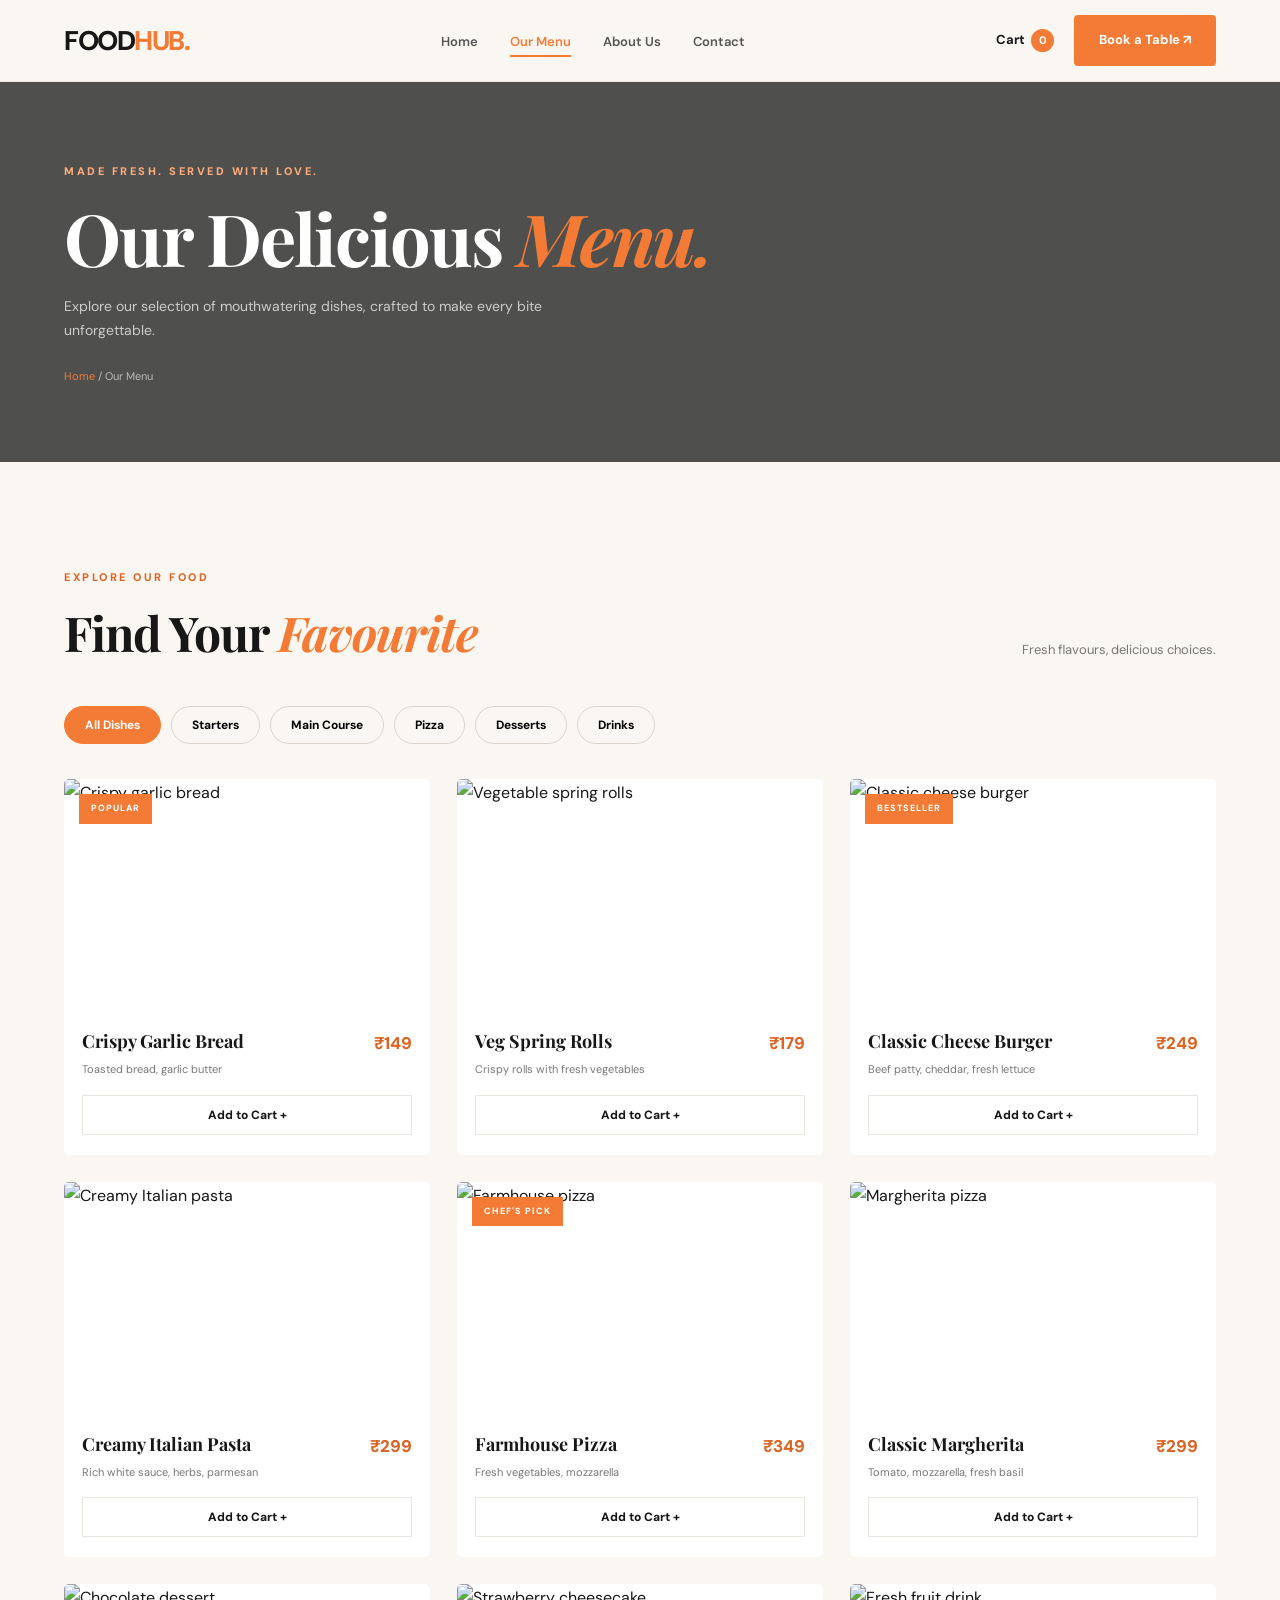
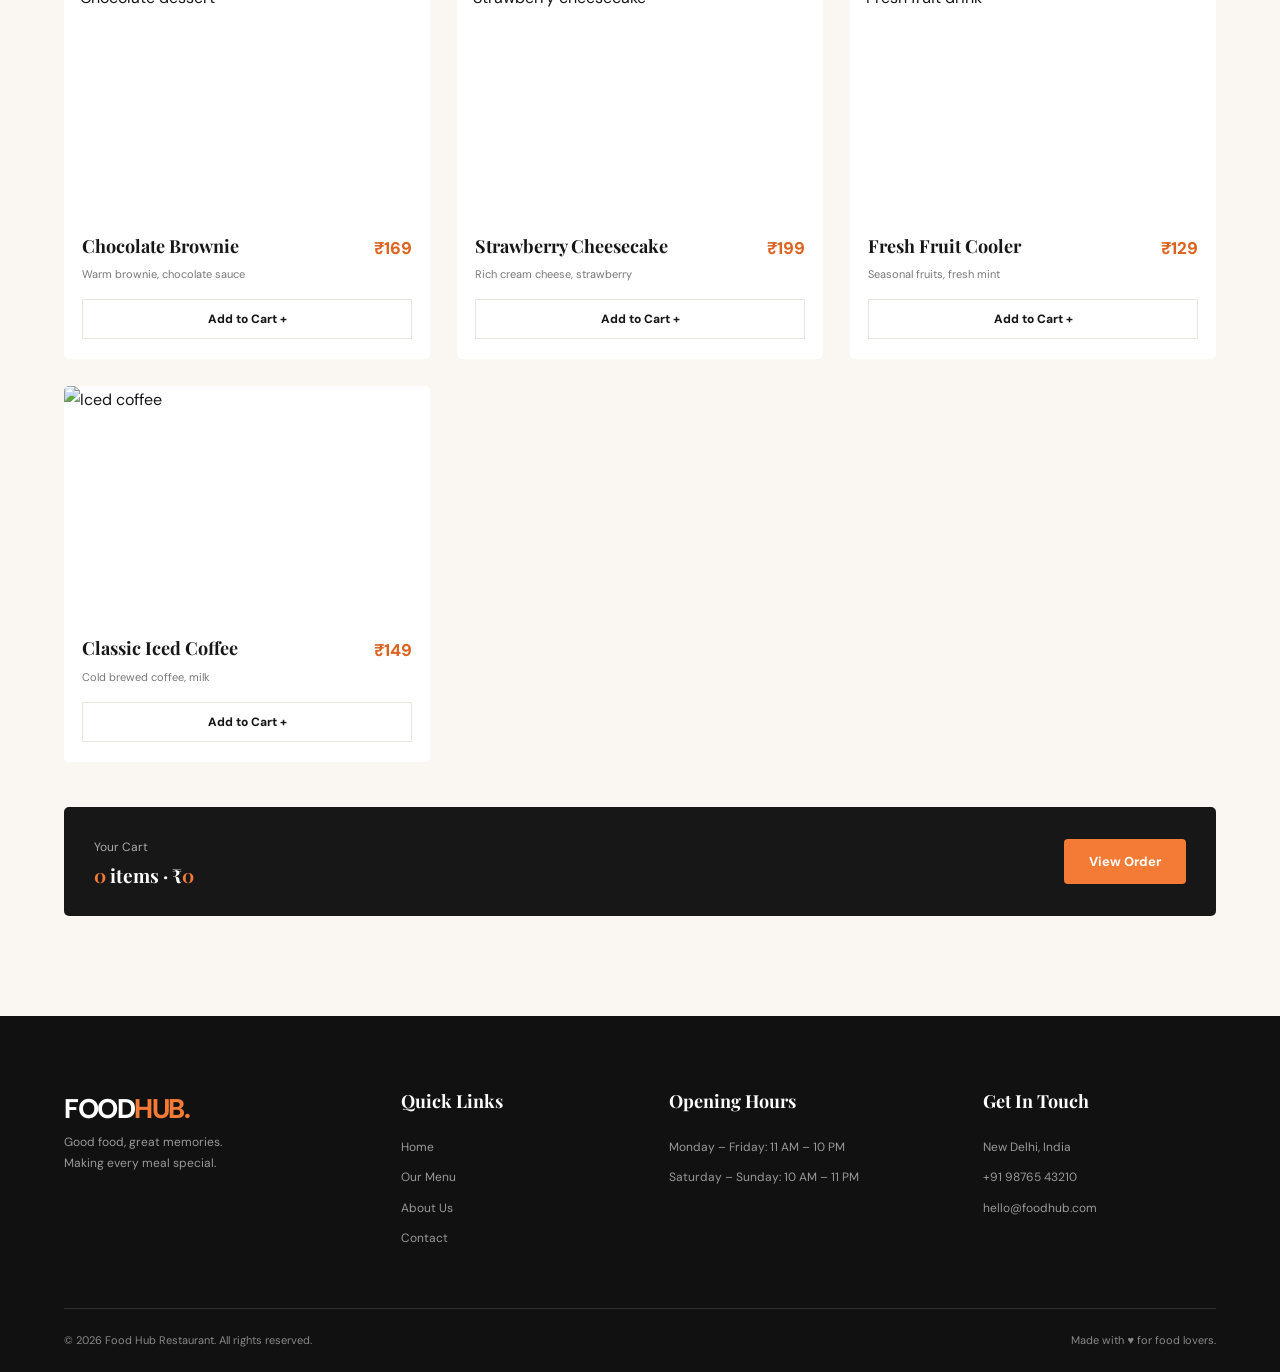
==== menu.html @ f876ad27 "Initial commit - Food Hub Restaurant website" ====
<!DOCTYPE html>
<html lang="en">
<head>
    <meta charset="UTF-8">
    <meta name="viewport" content="width=device-width, initial-scale=1.0">
    <meta name="description" content="Explore the delicious menu at Food Hub Restaurant.">
    <meta name="theme-color" content="#171717">
    <title>Our Menu | Food Hub Restaurant</title>
    <link rel="preconnect" href="https://fonts.googleapis.com">
    <link rel="preconnect" href="https://fonts.gstatic.com" crossorigin>
    <link href="https://fonts.googleapis.com/css2?family=DM+Sans:wght@400;500;600;700;800&family=Playfair+Display:wght@500;600;700;800&display=swap" rel="stylesheet">
    <link rel="stylesheet" href="css/style.css">
    <script src="js/main.js" defer></script>
</head>
<body>
<header class="header">
    <nav class="navbar container">
        <a href="index.html" class="logo">FOOD<span>HUB.</span></a>
        <button class="menu-toggle" aria-label="Toggle navigation" aria-expanded="false"><span></span><span></span><span></span></button>
        <ul class="nav-links">
            <li><a href="index.html">Home</a></li>
            <li><a href="menu.html" class="active">Our Menu</a></li>
            <li><a href="about.html">About Us</a></li>
            <li><a href="contact.html">Contact</a></li>
        </ul>
        <div class="nav-actions">
            <a href="#menu-items" class="cart-link">Cart <span class="cart-count">0</span></a>
            <a href="contact.html#reservation" class="btn btn-primary nav-book">Book a Table ↗</a>
        </div>
    </nav>
</header>

<main>
    <section class="page-hero menu-hero">
        <div class="container page-hero-content">
            <span class="eyebrow light-eyebrow">MADE FRESH. SERVED WITH LOVE.</span>
            <h1>Our Delicious <span>Menu.</span></h1>
            <p>Explore our selection of mouthwatering dishes, crafted to make every bite unforgettable.</p>
            <span class="breadcrumb"><a href="index.html">Home</a> / Our Menu</span>
        </div>
    </section>

    <section class="menu-section section-padding" id="menu-items">
        <div class="container">
            <div class="section-heading menu-heading">
                <div><span class="eyebrow">EXPLORE OUR FOOD</span><h2>Find Your <span>Favourite</span></h2></div>
                <p>Fresh flavours, delicious choices.</p>
            </div>

            <div class="filter-buttons">
                <button class="filter-btn active" data-filter="all">All Dishes</button>
                <button class="filter-btn" data-filter="starter">Starters</button>
                <button class="filter-btn" data-filter="main">Main Course</button>
                <button class="filter-btn" data-filter="pizza">Pizza</button>
                <button class="filter-btn" data-filter="dessert">Desserts</button>
                <button class="filter-btn" data-filter="drinks">Drinks</button>
            </div>

            <div class="food-grid menu-grid">
                <article class="food-card reveal" data-category="starter">
                    <div class="food-image"><img src="https://images.unsplash.com/photo-1541014741259-de529411b96a?auto=format&fit=crop&w=700&q=80" alt="Crispy garlic bread" loading="lazy"><span class="food-label">POPULAR</span></div>
                    <div class="food-info"><div><h3>Crispy Garlic Bread</h3><span>Toasted bread, garlic butter</span></div><div class="food-price">₹149</div></div>
                    <button class="add-cart" data-name="Crispy Garlic Bread" data-price="149">Add to Cart +</button>
                </article>

                <article class="food-card reveal" data-category="starter">
                    <div class="food-image"><img src="https://images.unsplash.com/photo-1601050690597-df0568f70950?auto=format&fit=crop&w=700&q=80" alt="Vegetable spring rolls" loading="lazy"></div>
                    <div class="food-info"><div><h3>Veg Spring Rolls</h3><span>Crispy rolls with fresh vegetables</span></div><div class="food-price">₹179</div></div>
                    <button class="add-cart" data-name="Veg Spring Rolls" data-price="179">Add to Cart +</button>
                </article>

                <article class="food-card reveal" data-category="main">
                    <div class="food-image"><img src="https://images.unsplash.com/photo-1571091718767-18b5b1457add?auto=format&fit=crop&w=700&q=80" alt="Classic cheese burger" loading="lazy"><span class="food-label">BESTSELLER</span></div>
                    <div class="food-info"><div><h3>Classic Cheese Burger</h3><span>Beef patty, cheddar, fresh lettuce</span></div><div class="food-price">₹249</div></div>
                    <button class="add-cart" data-name="Classic Cheese Burger" data-price="249">Add to Cart +</button>
                </article>

                <article class="food-card reveal" data-category="main">
                    <div class="food-image"><img src="https://images.unsplash.com/photo-1473093295043-cdd812d0e601?auto=format&fit=crop&w=700&q=80" alt="Creamy Italian pasta" loading="lazy"></div>
                    <div class="food-info"><div><h3>Creamy Italian Pasta</h3><span>Rich white sauce, herbs, parmesan</span></div><div class="food-price">₹299</div></div>
                    <button class="add-cart" data-name="Creamy Italian Pasta" data-price="299">Add to Cart +</button>
                </article>

                <article class="food-card reveal" data-category="pizza">
                    <div class="food-image"><img src="https://images.unsplash.com/photo-1574071318508-1cdbab80d002?auto=format&fit=crop&w=700&q=80" alt="Farmhouse pizza" loading="lazy"><span class="food-label">CHEF'S PICK</span></div>
                    <div class="food-info"><div><h3>Farmhouse Pizza</h3><span>Fresh vegetables, mozzarella</span></div><div class="food-price">₹349</div></div>
                    <button class="add-cart" data-name="Farmhouse Pizza" data-price="349">Add to Cart +</button>
                </article>

                <article class="food-card reveal" data-category="pizza">
                    <div class="food-image"><img src="https://images.unsplash.com/photo-1513104890138-7c749659a591?auto=format&fit=crop&w=700&q=80" alt="Margherita pizza" loading="lazy"></div>
                    <div class="food-info"><div><h3>Classic Margherita</h3><span>Tomato, mozzarella, fresh basil</span></div><div class="food-price">₹299</div></div>
                    <button class="add-cart" data-name="Classic Margherita" data-price="299">Add to Cart +</button>
                </article>

                <article class="food-card reveal" data-category="dessert">
                    <div class="food-image"><img src="https://images.unsplash.com/photo-1564355808539-22fda35bed7e?auto=format&fit=crop&w=700&q=80" alt="Chocolate dessert" loading="lazy"></div>
                    <div class="food-info"><div><h3>Chocolate Brownie</h3><span>Warm brownie, chocolate sauce</span></div><div class="food-price">₹169</div></div>
                    <button class="add-cart" data-name="Chocolate Brownie" data-price="169">Add to Cart +</button>
                </article>

                <article class="food-card reveal" data-category="dessert">
                    <div class="food-image"><img src="https://images.unsplash.com/photo-1488477181946-6428a0291777?auto=format&fit=crop&w=700&q=80" alt="Strawberry cheesecake" loading="lazy"></div>
                    <div class="food-info"><div><h3>Strawberry Cheesecake</h3><span>Rich cream cheese, strawberry</span></div><div class="food-price">₹199</div></div>
                    <button class="add-cart" data-name="Strawberry Cheesecake" data-price="199">Add to Cart +</button>
                </article>

                <article class="food-card reveal" data-category="drinks">
                    <div class="food-image"><img src="https://images.unsplash.com/photo-1544145945-f90425340c7e?auto=format&fit=crop&w=700&q=80" alt="Fresh fruit drink" loading="lazy"></div>
                    <div class="food-info"><div><h3>Fresh Fruit Cooler</h3><span>Seasonal fruits, fresh mint</span></div><div class="food-price">₹129</div></div>
                    <button class="add-cart" data-name="Fresh Fruit Cooler" data-price="129">Add to Cart +</button>
                </article>

                <article class="food-card reveal" data-category="drinks">
                    <div class="food-image"><img src="https://images.unsplash.com/photo-1517701550927-30cf4ba1dba5?auto=format&fit=crop&w=700&q=80" alt="Iced coffee" loading="lazy"></div>
                    <div class="food-info"><div><h3>Classic Iced Coffee</h3><span>Cold brewed coffee, milk</span></div><div class="food-price">₹149</div></div>
                    <button class="add-cart" data-name="Classic Iced Coffee" data-price="149">Add to Cart +</button>
                </article>
            </div>

            <div class="cart-summary" id="cart-summary" aria-live="polite">
                <div><span>Your Cart</span><h3><span id="cart-items">0</span> items · ₹<span id="cart-total">0</span></h3></div>
                <button class="btn btn-primary" id="view-cart">View Order</button>
            </div>
        </div>
    </section>
</main>

<footer class="footer">
    <div class="container footer-grid">
        <div><a href="index.html" class="logo footer-logo">FOOD<span>HUB.</span></a><p>Good food, great memories.<br>Making every meal special.</p></div>
        <div><h3>Quick Links</h3><a href="index.html">Home</a><a href="menu.html">Our Menu</a><a href="about.html">About Us</a><a href="contact.html">Contact</a></div>
        <div><h3>Opening Hours</h3><p>Monday – Friday: 11 AM – 10 PM</p><p>Saturday – Sunday: 10 AM – 11 PM</p></div>
        <div><h3>Get In Touch</h3><p>New Delhi, India</p><p>+91 98765 43210</p><p>hello@foodhub.com</p></div>
    </div>
    <div class="container footer-bottom"><span>© 2026 Food Hub Restaurant. All rights reserved.</span><span>Made with ♥ for food lovers.</span></div>
</footer>
</body>
</html>
---- css/style.css ----
/* =========================================
   FOOD HUB RESTAURANT
   Main Stylesheet
========================================= */

:root {
    --dark: #171717;
    --dark-light: #222222;
    --orange: #f47b35;
    --orange-dark: #dc6423;
    --cream: #faf7f2;
    --white: #ffffff;
    --gray: #777777;
    --light-gray: #e9e5df;
    --heading: "Playfair Display", Georgia, serif;
    --body: "DM Sans", sans-serif;
    --transition: all 0.35s ease;
}

* {
    margin: 0;
    padding: 0;
    box-sizing: border-box;
}

html {
    scroll-behavior: smooth;
    scroll-padding-top: 90px;
}

body {
    font-family: var(--body);
    color: var(--dark);
    background: var(--cream);
    line-height: 1.7;
    overflow-x: hidden;
}

body, button, input, textarea, select {
    font-family: var(--body);
}

a {
    text-decoration: none;
    color: inherit;
}

button {
    cursor: pointer;
}

img {
    width: 100%;
    display: block;
    object-fit: cover;
}

.container {
    width: min(1180px, 90%);
    margin-inline: auto;
}

.section-padding {
    padding: 100px 0;
}

/* HEADER */

.header {
    height: 82px;
    position: sticky;
    top: 0;
    z-index: 1000;
    background: rgba(250, 247, 242, 0.96);
    backdrop-filter: blur(14px);
    border-bottom: 1px solid rgba(0,0,0,0.06);
}

.navbar {
    height: 100%;
    display: flex;
    align-items: center;
    justify-content: space-between;
    gap: 25px;
}

.logo {
    font-size: 27px;
    font-weight: 800;
    letter-spacing: -1.5px;
    color: var(--dark);
    white-space: nowrap;
}

.logo span {
    color: var(--orange);
}

.nav-links {
    display: flex;
    align-items: center;
    gap: 32px;
    list-style: none;
}

.nav-links a {
    font-size: 13px;
    font-weight: 600;
    color: #555;
    position: relative;
    transition: var(--transition);
}

.nav-links a::after {
    content: "";
    position: absolute;
    left: 0;
    bottom: -7px;
    height: 2px;
    width: 0;
    background: var(--orange);
    transition: var(--transition);
}

.nav-links a:hover,
.nav-links a.active {
    color: var(--orange);
}

.nav-links a:hover::after,
.nav-links a.active::after {
    width: 100%;
}

.nav-actions {
    display: flex;
    align-items: center;
    gap: 20px;
}

.cart-link {
    font-size: 13px;
    font-weight: 700;
    white-space: nowrap;
}

.cart-count {
    display: inline-grid;
    place-items: center;
    width: 23px;
    height: 23px;
    border-radius: 50%;
    background: var(--orange);
    color: white;
    margin-left: 3px;
    font-size: 11px;
}

.btn {
    display: inline-flex;
    justify-content: center;
    align-items: center;
    gap: 8px;
    padding: 13px 24px;
    font-size: 13px;
    font-weight: 700;
    border: 1px solid transparent;
    border-radius: 4px;
    transition: var(--transition);
    cursor: pointer;
}

.btn-primary {
    background: var(--orange);
    color: white;
}

.btn-primary:hover {
    background: var(--orange-dark);
    transform: translateY(-3px);
    box-shadow: 0 10px 25px rgba(244,123,53,0.25);
}

.btn-outline {
    border-color: rgba(255,255,255,0.7);
    color: white;
}

.btn-outline:hover {
    background: white;
    color: var(--dark);
}

.btn-dark {
    background: var(--dark);
    color: white;
}

.btn-dark:hover {
    background: var(--orange);
    transform: translateY(-3px);
}

.menu-toggle {
    display: none;
    border: 0;
    background: transparent;
    width: 32px;
    height: 32px;
}

.menu-toggle span {
    display: block;
    height: 2px;
    width: 25px;
    background: var(--dark);
    margin: 5px auto;
    transition: var(--transition);
}

/* HERO */

.hero {
    min-height: 690px;
    display: flex;
    align-items: center;
    position: relative;
    color: white;
    background: url("https://images.unsplash.com/photo-1517248135467-4c7edcad34c4?auto=format&fit=crop&w=2000&q=85") center/cover no-repeat;
}

.hero-overlay {
    position: absolute;
    inset: 0;
    background: linear-gradient(90deg, rgba(15,15,15,.92) 0%, rgba(15,15,15,.72) 52%, rgba(15,15,15,.24) 100%);
}

.hero-content {
    position: relative;
    z-index: 1;
    padding-top: 30px;
    animation: heroEnter 1s ease both;
}

.eyebrow {
    color: var(--orange-dark);
    font-size: 11px;
    font-weight: 800;
    letter-spacing: 2.5px;
    display: inline-block;
    margin-bottom: 17px;
}

.light-eyebrow {
    color: #ffad7c;
}

.hero h1,
.page-hero h1 {
    font-family: var(--heading);
    font-size: clamp(52px, 7vw, 88px);
    line-height: 1.1;
    font-weight: 700;
    letter-spacing: -2px;
}

.hero h1 span,
.page-hero h1 span,
.experience h2 span,
.cta-content h2 span {
    color: var(--orange);
    font-style: italic;
}

.hero-content > p {
    color: #d0d0d0;
    max-width: 510px;
    font-size: 15px;
    margin: 25px 0 32px;
}

.hero-buttons {
    display: flex;
    flex-wrap: wrap;
    gap: 15px;
}

.hero-bottom {
    display: flex;
    gap: 50px;
    margin-top: 75px;
}

.hero-bottom div {
    display: flex;
    flex-direction: column;
}

.hero-bottom strong {
    font-size: 23px;
    font-family: var(--heading);
}

.hero-bottom span {
    color: #c3c3c3;
    font-size: 11px;
}

.hero-tag {
    position: absolute;
    right: 5%;
    bottom: 60px;
    color: white;
    font-size: 11px;
    letter-spacing: 3px;
    writing-mode: vertical-rl;
}

/* SECTION HEADINGS */

.section-heading {
    display: flex;
    justify-content: space-between;
    align-items: end;
    gap: 25px;
    margin-bottom: 45px;
}

.section-heading h2,
.welcome-content h2,
.experience h2,
.contact-info h2,
.reservation-card h2,
.location-content h2 {
    font-family: var(--heading);
    font-size: clamp(34px, 4vw, 48px);
    line-height: 1.2;
    letter-spacing: -1px;
}

.section-heading h2 span,
.welcome-content h2 span,
.contact-info h2 span,
.reservation-card h2 span,
.location-content h2 span {
    color: var(--orange);
    font-style: italic;
}

.text-link {
    display: inline-flex;
    gap: 10px;
    align-items: center;
    color: var(--orange-dark);
    font-size: 13px;
    font-weight: 800;
    white-space: nowrap;
    transition: var(--transition);
}

.text-link:hover {
    gap: 17px;
}

/* WELCOME */

.welcome-grid {
    display: grid;
    grid-template-columns: 1fr 1fr;
    align-items: center;
    gap: 80px;
}

.welcome-image {
    position: relative;
}

.welcome-image img {
    height: 480px;
    border-radius: 4px;
}

.image-note {
    position: absolute;
    bottom: 25px;
    right: -25px;
    background: var(--orange);
    color: white;
    padding: 20px 30px;
    display: flex;
    flex-direction: column;
    box-shadow: 0 10px 30px rgba(0,0,0,.15);
}

.image-note strong {
    font-size: 24px;
    font-family: var(--heading);
}

.image-note span {
    font-size: 11px;
}

.welcome-content > p {
    font-size: 14px;
    color: var(--gray);
    margin-top: 20px;
}

.welcome-content .text-link {
    margin-top: 30px;
}

/* FOOD CARDS */

.specials {
    background: #f1ece4;
}

.food-grid {
    display: grid;
    grid-template-columns: repeat(3, 1fr);
    gap: 27px;
}

.food-card {
    background: white;
    border-radius: 5px;
    overflow: hidden;
    transition: var(--transition);
}

.food-card:hover {
    transform: translateY(-8px);
    box-shadow: 0 20px 45px rgba(0,0,0,.09);
}

.food-image {
    height: 230px;
    overflow: hidden;
    position: relative;
}

.food-image img {
    height: 100%;
    transition: transform .65s ease;
}

.food-card:hover .food-image img {
    transform: scale(1.08);
}

.food-label {
    position: absolute;
    top: 15px;
    left: 15px;
    background: var(--orange);
    color: white;
    font-size: 9px;
    font-weight: 800;
    letter-spacing: 1px;
    padding: 7px 12px;
}

.food-info {
    display: flex;
    justify-content: space-between;
    align-items: start;
    gap: 10px;
    padding: 20px 18px 13px;
}

.food-info h3 {
    font-family: var(--heading);
    font-size: 18px;
    line-height: 1.4;
}

.food-info span {
    font-size: 11px;
    color: var(--gray);
}

.food-price {
    color: var(--orange-dark);
    font-size: 17px;
    font-weight: 800;
    white-space: nowrap;
}

.food-order,
.add-cart {
    display: block;
    margin: 0 18px 20px;
    padding: 11px;
    text-align: center;
    border: 1px solid var(--light-gray);
    background: transparent;
    color: var(--dark);
    width: calc(100% - 36px);
    font-size: 12px;
    font-weight: 800;
    transition: var(--transition);
}

.food-order:hover,
.add-cart:hover {
    background: var(--orange);
    border-color: var(--orange);
    color: white;
}

.add-cart:active {
    transform: scale(.97);
}

/* EXPERIENCE */

.experience {
    background: var(--dark);
    color: white;
}

.experience-grid {
    display: grid;
    grid-template-columns: 1fr 1fr;
    gap: 90px;
    align-items: center;
}

.experience-content > p {
    color: #aaa;
    font-size: 14px;
    margin: 22px 0 30px;
    max-width: 450px;
}

.experience-points {
    display: flex;
    flex-direction: column;
}

.experience-point {
    display: flex;
    gap: 25px;
    padding: 25px 0;
    border-bottom: 1px solid #393939;
}

.experience-point > span,
.value-card > span {
    font-family: var(--heading);
    color: var(--orange);
    font-size: 25px;
}

.experience-point h3 {
    font-family: var(--heading);
    font-size: 20px;
}

.experience-point p {
    color: #999;
    font-size: 12px;
    margin-top: 6px;
}

/* TESTIMONIALS */

.review-grid {
    display: grid;
    grid-template-columns: repeat(3, 1fr);
    gap: 25px;
}

.review-card {
    background: white;
    padding: 30px;
    border: 1px solid #eee9e2;
    transition: var(--transition);
}

.review-card:hover {
    border-color: var(--orange);
    transform: translateY(-5px);
}

.stars {
    color: var(--orange);
    letter-spacing: 4px;
    margin-bottom: 15px;
}

.review-card p {
    color: #666;
    font-size: 13px;
    margin-bottom: 25px;
}

.review-card h4 {
    font-family: var(--heading);
    font-size: 17px;
}

.review-card > span {
    font-size: 11px;
    color: var(--gray);
}

/* CTA */

.cta-section {
    padding: 90px 0;
    text-align: center;
    color: white;
    background: linear-gradient(rgba(20,20,20,.83),rgba(20,20,20,.83)),
    url("https://images.unsplash.com/photo-1515003197210-e0cd7184f8b5?auto=format&fit=crop&w=1600&q=80") center/cover fixed;
}

.cta-content h2 {
    font-family: var(--heading);
    font-size: clamp(36px, 5vw, 58px);
    line-height: 1.2;
    margin-bottom: 30px;
}

/* PAGE HERO */

.page-hero {
    min-height: 380px;
    display: flex;
    align-items: center;
    color: white;
    background-position: center;
    background-size: cover;
    position: relative;
}

.page-hero::before {
    content: "";
    position: absolute;
    inset: 0;
    background: rgba(15,15,15,.72);
}

.page-hero-content {
    position: relative;
    z-index: 1;
    padding: 60px 0;
    animation: heroEnter .8s ease both;
}

.page-hero h1 {
    font-size: clamp(45px, 6vw, 72px);
}

.page-hero p {
    color: #ccc;
    max-width: 520px;
    font-size: 14px;
    margin: 18px 0;
}

.menu-hero {
    background-image: url("https://images.unsplash.com/photo-1498837167922-ddd27525d352?auto=format&fit=crop&w=1800&q=80");
}

.about-hero {
    background-image: url("https://images.unsplash.com/photo-1414235077428-338989a2e8c0?auto=format&fit=crop&w=1800&q=80");
}

.contact-hero {
    background-image: url("https://images.unsplash.com/photo-1517248135467-4c7edcad34c4?auto=format&fit=crop&w=1800&q=80");
}

.breadcrumb {
    font-size: 11px;
    color: #bbb;
}

.breadcrumb a {
    color: var(--orange);
}

/* MENU */

.menu-section {
    min-height: 600px;
}

.menu-heading > p {
    color: var(--gray);
    font-size: 13px;
}

.filter-buttons {
    display: flex;
    flex-wrap: wrap;
    gap: 10px;
    margin-bottom: 35px;
}

.filter-btn {
    border: 1px solid #ddd5cb;
    background: transparent;
    padding: 10px 20px;
    border-radius: 30px;
    font-size: 12px;
    font-weight: 700;
    transition: var(--transition);
}

.filter-btn:hover,
.filter-btn.active {
    background: var(--orange);
    border-color: var(--orange);
    color: white;
}

.menu-grid {
    grid-template-columns: repeat(3, 1fr);
}

.menu-grid .food-card {
    animation: cardEnter .4s ease both;
}

.food-card.hide {
    display: none;
}

.cart-summary {
    margin-top: 45px;
    padding: 25px 30px;
    background: var(--dark);
    color: white;
    display: flex;
    align-items: center;
    justify-content: space-between;
    gap: 20px;
    border-radius: 5px;
}

.cart-summary > div > span {
    font-size: 12px;
    color: #aaa;
}

.cart-summary h3 {
    font-size: 19px;
    font-family: var(--heading);
}

.cart-summary h3 span {
    color: var(--orange);
}

/* ABOUT */

.value-grid {
    display: grid;
    grid-template-columns: repeat(3, 1fr);
    gap: 25px;
    margin-top: 30px;
}

.value-card {
    padding: 30px;
    background: #252525;
    border: 1px solid #383838;
    transition: var(--transition);
}

.value-card:hover {
    border-color: var(--orange);
    transform: translateY(-7px);
}

.value-card h3 {
    font-family: var(--heading);
    font-size: 22px;
    margin: 20px 0 10px;
}

.value-card p {
    color: #aaa;
    font-size: 13px;
}

.team-section {
    background: #f1ece4;
}

.team-grid {
    display: grid;
    grid-template-columns: repeat(3, 1fr);
    gap: 25px;
}

.team-card {
    background: white;
    overflow: hidden;
    transition: var(--transition);
}

.team-card:hover {
    transform: translateY(-7px);
}

.team-card img {
    height: 320px;
    object-position: top;
    transition: var(--transition);
}

.team-card:hover img {
    transform: scale(1.03);
}

.team-card div {
    padding: 20px;
}

.team-card h3 {
    font-family: var(--heading);
}

.team-card p {
    color: var(--orange-dark);
    font-size: 12px;
}

/* CONTACT */

.contact-grid {
    display: grid;
    grid-template-columns: .8fr 1.2fr;
    gap: 70px;
    align-items: start;
}

.contact-info > p,
.reservation-card > p {
    color: var(--gray);
    font-size: 13px;
    margin: 20px 0 35px;
}

.contact-detail {
    display: flex;
    align-items: center;
    gap: 18px;
    margin-bottom: 25px;
}

.detail-icon {
    width: 48px;
    height: 48px;
    flex-shrink: 0;
    display: grid;
    place-items: center;
    background: #f5e4d7;
    color: var(--orange-dark);
    border-radius: 50%;
    font-size: 21px;
}

.contact-detail h3 {
    font-family: var(--heading);
    font-size: 16px;
}

.contact-detail p {
    color: var(--gray);
    font-size: 12px;
}

.reservation-card {
    padding: 40px;
    background: white;
    box-shadow: 0 15px 50px rgba(0,0,0,.06);
    border: 1px solid #eee9e2;
}

.reservation-card h2 {
    font-size: 36px;
}

.reservation-card > p {
    margin: 10px 0 25px;
}

.form-row {
    display: grid;
    grid-template-columns: 1fr 1fr;
    gap: 18px;
}

.form-group {
    display: flex;
    flex-direction: column;
    gap: 7px;
    margin-bottom: 18px;
}

.form-group label {
    font-size: 11px;
    font-weight: 800;
}

.form-group input,
.form-group select,
.form-group textarea {
    width: 100%;
    padding: 13px;
    border: 1px solid #e4dfd8;
    border-radius: 3px;
    outline: none;
    background: #fcfbf9;
    color: var(--dark);
    font-size: 12px;
    transition: var(--transition);
}

.form-group input:focus,
.form-group select:focus,
.form-group textarea:focus {
    border-color: var(--orange);
    box-shadow: 0 0 0 3px rgba(244,123,53,.1);
}

.form-group textarea {
    resize: vertical;
}

.form-submit {
    width: 100%;
    border: none;
}

.form-message {
    font-size: 13px;
    font-weight: 700;
    margin-top: 15px;
    text-align: center;
}

.form-message.success {
    color: #238449;
}

.form-message.error {
    color: #cc3333;
}

.form-note {
    display: block;
    text-align: center;
    color: #999;
    margin-top: 12px;
    font-size: 10px;
}

.location-section {
    padding: 65px 0;
    background: #f1ece4;
}

.location-content {
    display: flex;
    justify-content: space-between;
    align-items: center;
    gap: 25px;
}

.location-content p {
    font-size: 13px;
    color: var(--gray);
}

/* FOOTER */

.footer {
    background: #111;
    color: white;
    padding-top: 70px;
}

.footer-grid {
    display: grid;
    grid-template-columns: 1.3fr 1fr 1.2fr 1fr;
    gap: 35px;
    padding-bottom: 50px;
}

.footer-logo {
    color: white;
}

.footer-grid h3 {
    font-family: var(--heading);
    font-size: 18px;
    margin-bottom: 20px;
}

.footer-grid p,
.footer-grid > div > a:not(.logo) {
    display: block;
    color: #999;
    font-size: 12px;
    margin-bottom: 10px;
    transition: var(--transition);
}

.footer-grid > div > a:not(.logo):hover {
    color: var(--orange);
    padding-left: 5px;
}

.footer-bottom {
    border-top: 1px solid #303030;
    padding: 22px 0;
    display: flex;
    justify-content: space-between;
    gap: 15px;
    color: #888;
    font-size: 11px;
}

/* ANIMATIONS */

@keyframes heroEnter {
    from {
        opacity: 0;
        transform: translateY(30px);
    }
    to {
        opacity: 1;
        transform: translateY(0);
    }
}

@keyframes cardEnter {
    from {
        opacity: 0;
        transform: translateY(15px);
    }
    to {
        opacity: 1;
        transform: translateY(0);
    }
}

.reveal {
    opacity: 0;
    transform: translateY(35px);
    transition: opacity .8s ease, transform .8s ease;
}

.reveal.show {
    opacity: 1;
    transform: translateY(0);
}

/* RESPONSIVE TABLET */

@media (max-width: 1000px) {
    .nav-links {
        gap: 18px;
    }

    .nav-actions {
        gap: 12px;
    }

    .nav-book {
        padding: 11px 14px;
    }

    .welcome-grid {
        gap: 45px;
    }

    .experience-grid {
        gap: 45px;
    }

    .contact-grid {
        gap: 35px;
    }

    .footer-grid {
        grid-template-columns: repeat(2, 1fr);
    }
}

/* RESPONSIVE MOBILE */

@media (max-width: 760px) {
    .section-padding {
        padding: 70px 0;
    }

    .header {
        height: 70px;
    }

    .navbar {
        position: relative;
    }

    .logo {
        font-size: 24px;
    }

    .menu-toggle {
        display: block;
        order: 3;
    }

    .menu-toggle.active span:nth-child(1) {
        transform: translateY(7px) rotate(45deg);
    }

    .menu-toggle.active span:nth-child(2) {
        opacity: 0;
    }

    .menu-toggle.active span:nth-child(3) {
        transform: translateY(-7px) rotate(-45deg);
    }

    .nav-links {
        position: absolute;
        top: 70px;
        left: -5.6%;
        width: 111.2%;
        background: var(--cream);
        display: flex;
        flex-direction: column;
        align-items: stretch;
        gap: 0;
        padding: 10px 5% 20px;
        border-top: 1px solid #eee;
        box-shadow: 0 15px 20px rgba(0,0,0,.08);
        visibility: hidden;
        opacity: 0;
        transform: translateY(-10px);
        transition: var(--transition);
    }

    .nav-links.open {
        visibility: visible;
        opacity: 1;
        transform: translateY(0);
    }

    .nav-links li a {
        display: block;
        padding: 12px 0;
    }

    .nav-links a::after {
        display: none;
    }

    .nav-actions {
        margin-left: auto;
        gap: 10px;
    }

    .nav-book {
        display: none;
    }

    .hero {
        min-height: 620px;
        background-position: 60% center;
    }

    .hero-overlay {
        background: linear-gradient(90deg, rgba(15,15,15,.9), rgba(15,15,15,.55));
    }

    .hero h1 {
        font-size: clamp(48px, 11vw, 70px);
    }

    .hero-content > p {
        font-size: 13px;
    }

    .hero-bottom {
        gap: 25px;
        margin-top: 55px;
    }

    .hero-bottom strong {
        font-size: 19px;
    }

    .hero-bottom span {
        font-size: 9px;
    }

    .hero-tag {
        display: none;
    }

    .welcome-grid,
    .experience-grid,
    .contact-grid {
        grid-template-columns: 1fr;
        gap: 45px;
    }

    .welcome-image img {
        height: 360px;
    }

    .image-note {
        right: 10px;
        bottom: 10px;
    }

    .food-grid,
    .menu-grid,
    .review-grid,
    .value-grid,
    .team-grid {
        grid-template-columns: repeat(2, 1fr);
    }

    .food-image {
        height: 190px;
    }

    .food-info {
        padding: 15px 12px 10px;
    }

    .food-info h3 {
        font-size: 15px;
    }

    .food-info span {
        font-size: 10px;
    }

    .food-price {
        font-size: 14px;
    }

    .food-order,
    .add-cart {
        margin: 0 12px 15px;
        width: calc(100% - 24px);
    }

    .section-heading {
        align-items: start;
        flex-direction: column;
        margin-bottom: 30px;
    }

    .section-heading h2 {
        font-size: 36px;
    }

    .page-hero {
        min-height: 320px;
    }

    .page-hero h1 {
        font-size: 48px;
    }

    .menu-heading > p {
        margin-top: -15px;
    }

    .filter-buttons {
        gap: 8px;
    }

    .filter-btn {
        padding: 9px 14px;
        font-size: 11px;
    }

    .reservation-card {
        padding: 25px 20px;
    }

    .location-content {
        align-items: flex-start;
        flex-direction: column;
    }

    .footer-grid {
        grid-template-columns: repeat(2, 1fr);
        gap: 35px 20px;
    }
}

/* SMALL MOBILE */

@media (max-width: 480px) {
    .container {
        width: 90%;
    }

    .hero {
        min-height: 580px;
    }

    .hero h1 {
        font-size: 48px;
    }

    .hero-buttons {
        flex-direction: column;
        align-items: flex-start;
    }

    .hero-bottom {
        gap: 17px;
    }

    .hero-bottom strong {
        font-size: 17px;
    }

    .hero-bottom span {
        font-size: 8px;
    }

    .food-grid,
    .menu-grid,
    .review-grid,
    .value-grid,
    .team-grid {
        grid-template-columns: 1fr;
    }

    .food-image {
        height: 235px;
    }

    .team-card img {
        height: 300px;
    }

    .form-row {
        grid-template-columns: 1fr;
        gap: 0;
    }

    .cart-summary {
        flex-direction: column;
        align-items: stretch;
    }

    .cart-summary .btn {
        width: 100%;
    }

    .footer-grid {
        grid-template-columns: 1fr;
    }

    .footer-bottom {
        flex-direction: column;
        font-size: 10px;
    }

    .reservation-card h2 {
        font-size: 30px;
    }
}

/* ACCESSIBILITY */

@media (prefers-reduced-motion: reduce) {
    *,
    *::before,
    *::after {
        scroll-behavior: auto !important;
        animation-duration: 0.01ms !important;
        animation-iteration-count: 1 !important;
        transition-duration: 0.01ms !important;
    }

    .reveal {
        opacity: 1;
        transform: none;
    }
}
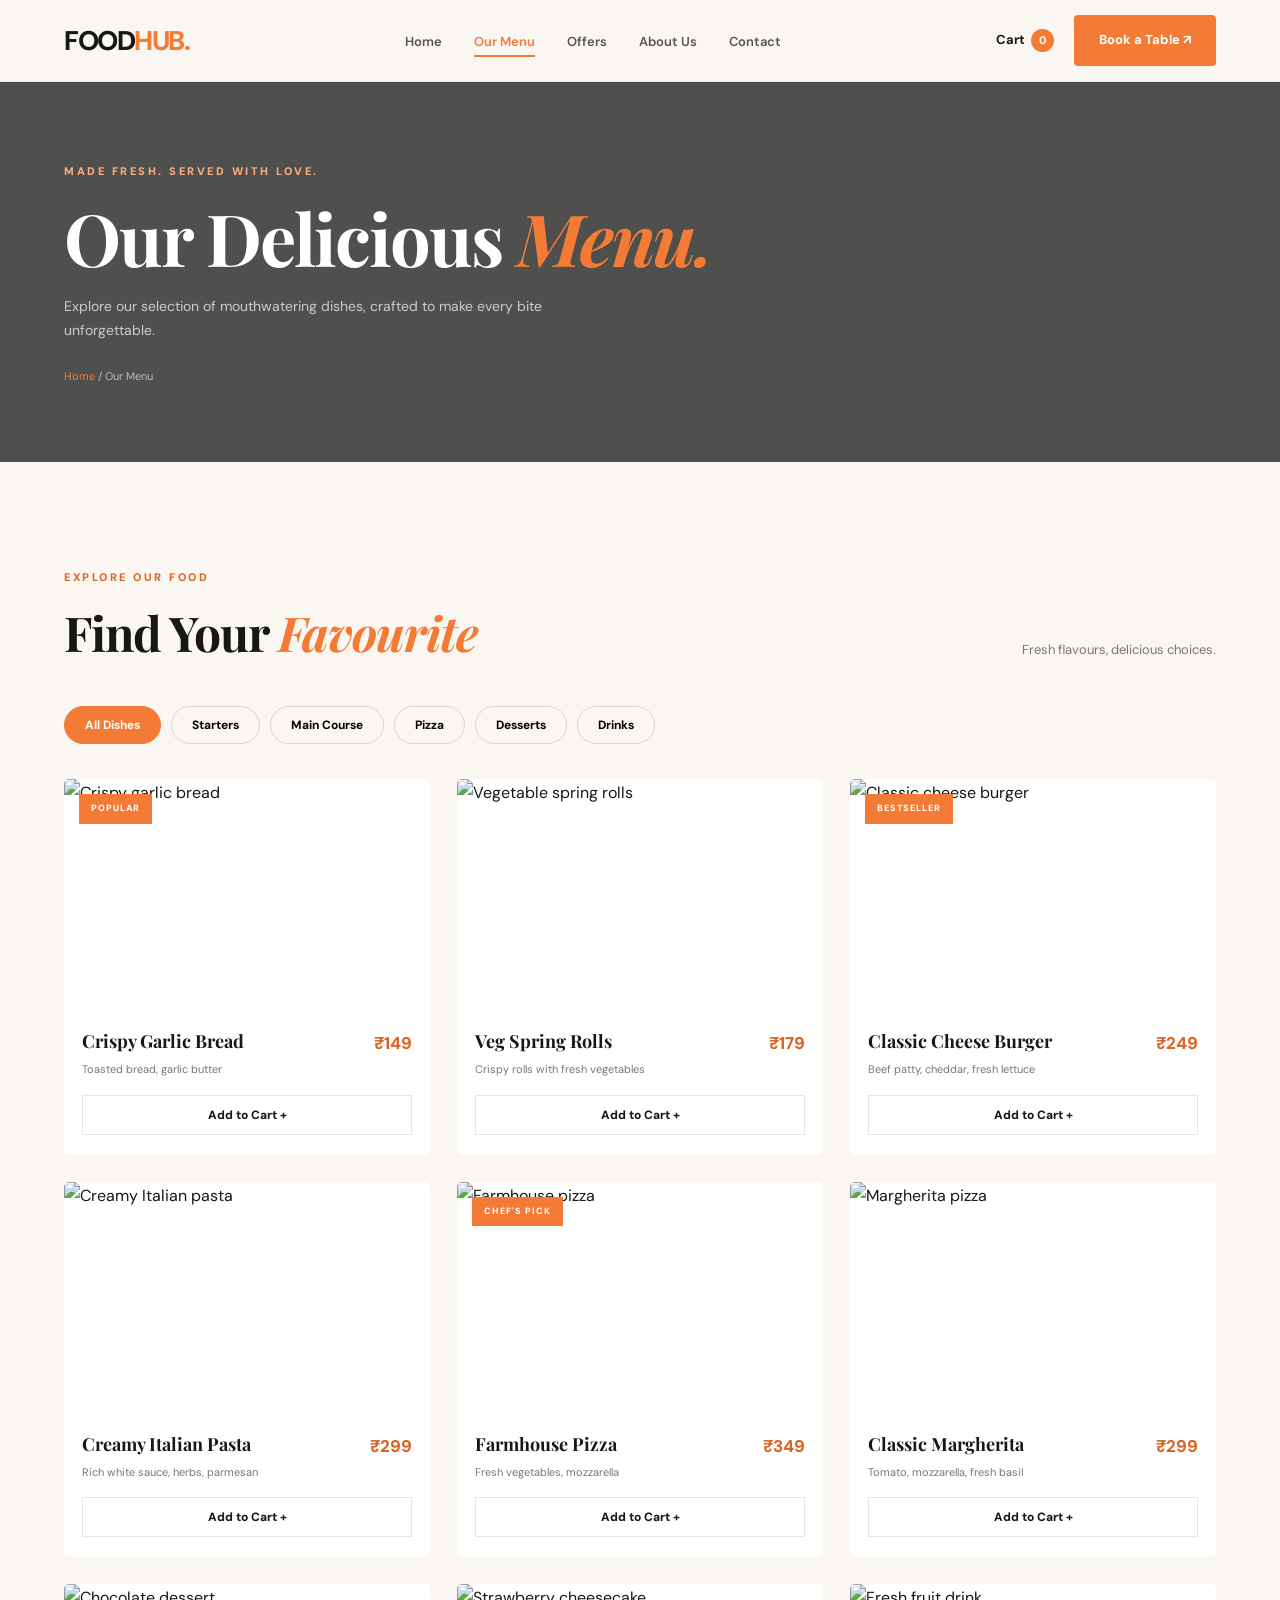
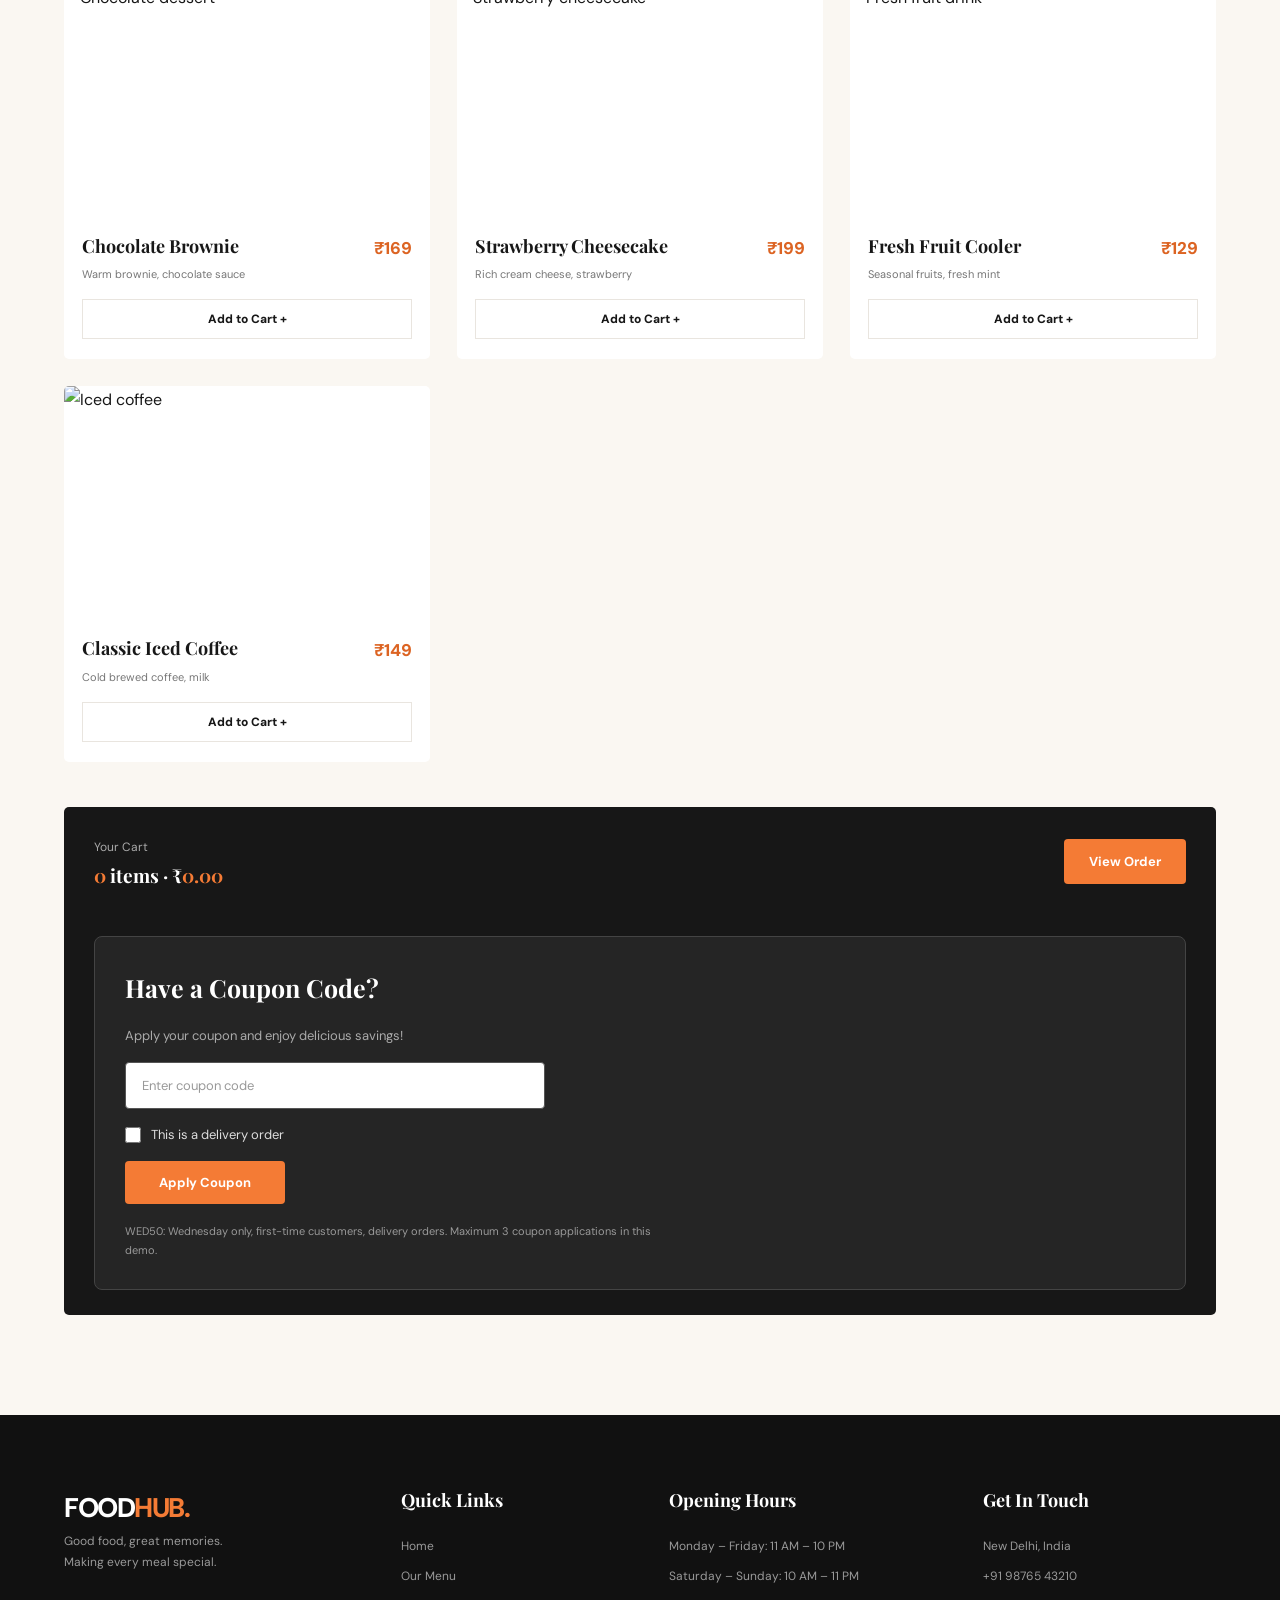
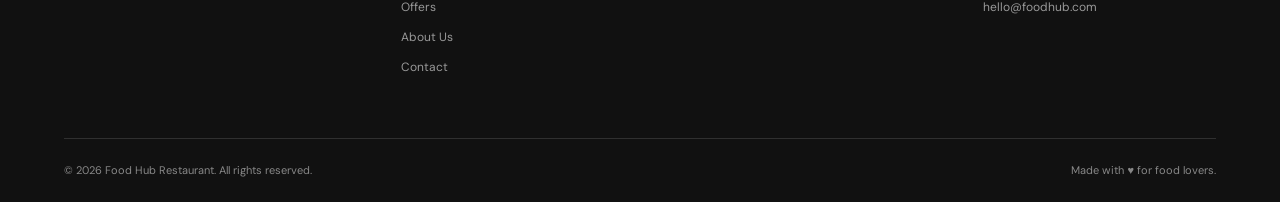
==== commit 9749aaf8: "Add restaurant offers and coupon section" ====
--- a/menu.html
+++ b/menu.html
@@ -1,4 +1,3 @@
-
 <!DOCTYPE html>
 <html lang="en">
 <head>
@@ -6,135 +5,442 @@
     <meta name="viewport" content="width=device-width, initial-scale=1.0">
     <meta name="description" content="Explore the delicious menu at Food Hub Restaurant.">
     <meta name="theme-color" content="#171717">
+
     <title>Our Menu | Food Hub Restaurant</title>
+
     <link rel="preconnect" href="https://fonts.googleapis.com">
     <link rel="preconnect" href="https://fonts.gstatic.com" crossorigin>
+
     <link href="https://fonts.googleapis.com/css2?family=DM+Sans:wght@400;500;600;700;800&family=Playfair+Display:wght@500;600;700;800&display=swap" rel="stylesheet">
+
     <link rel="stylesheet" href="css/style.css">
     <script src="js/main.js" defer></script>
 </head>
+
 <body>
+
 <header class="header">
     <nav class="navbar container">
+
         <a href="index.html" class="logo">FOOD<span>HUB.</span></a>
-        <button class="menu-toggle" aria-label="Toggle navigation" aria-expanded="false"><span></span><span></span><span></span></button>
+
+        <button class="menu-toggle" aria-label="Toggle navigation" aria-expanded="false">
+            <span></span>
+            <span></span>
+            <span></span>
+        </button>
+
         <ul class="nav-links">
             <li><a href="index.html">Home</a></li>
             <li><a href="menu.html" class="active">Our Menu</a></li>
+            <li><a href="index.html#offers">Offers</a></li>
             <li><a href="about.html">About Us</a></li>
             <li><a href="contact.html">Contact</a></li>
         </ul>
+
         <div class="nav-actions">
-            <a href="#menu-items" class="cart-link">Cart <span class="cart-count">0</span></a>
-            <a href="contact.html#reservation" class="btn btn-primary nav-book">Book a Table ↗</a>
-        </div>
+            <a href="#menu-items" class="cart-link">
+                Cart <span class="cart-count">0</span>
+            </a>
+
+            <a href="contact.html#reservation" class="btn btn-primary nav-book">
+                Book a Table ↗
+            </a>
+        </div>
+
     </nav>
 </header>
 
 <main>
+
+    <!-- MENU HERO SECTION -->
     <section class="page-hero menu-hero">
         <div class="container page-hero-content">
-            <span class="eyebrow light-eyebrow">MADE FRESH. SERVED WITH LOVE.</span>
+
+            <span class="eyebrow light-eyebrow">
+                MADE FRESH. SERVED WITH LOVE.
+            </span>
+
             <h1>Our Delicious <span>Menu.</span></h1>
-            <p>Explore our selection of mouthwatering dishes, crafted to make every bite unforgettable.</p>
-            <span class="breadcrumb"><a href="index.html">Home</a> / Our Menu</span>
+
+            <p>
+                Explore our selection of mouthwatering dishes,
+                crafted to make every bite unforgettable.
+            </p>
+
+            <span class="breadcrumb">
+                <a href="index.html">Home</a> / Our Menu
+            </span>
+
         </div>
     </section>
 
+
+    <!-- MENU SECTION -->
     <section class="menu-section section-padding" id="menu-items">
+
         <div class="container">
+
             <div class="section-heading menu-heading">
-                <div><span class="eyebrow">EXPLORE OUR FOOD</span><h2>Find Your <span>Favourite</span></h2></div>
+
+                <div>
+                    <span class="eyebrow">EXPLORE OUR FOOD</span>
+                    <h2>Find Your <span>Favourite</span></h2>
+                </div>
+
                 <p>Fresh flavours, delicious choices.</p>
+
             </div>
 
+
+            <!-- MENU FILTER BUTTONS -->
             <div class="filter-buttons">
-                <button class="filter-btn active" data-filter="all">All Dishes</button>
-                <button class="filter-btn" data-filter="starter">Starters</button>
-                <button class="filter-btn" data-filter="main">Main Course</button>
-                <button class="filter-btn" data-filter="pizza">Pizza</button>
-                <button class="filter-btn" data-filter="dessert">Desserts</button>
-                <button class="filter-btn" data-filter="drinks">Drinks</button>
+
+                <button class="filter-btn active" data-filter="all">
+                    All Dishes
+                </button>
+
+                <button class="filter-btn" data-filter="starter">
+                    Starters
+                </button>
+
+                <button class="filter-btn" data-filter="main">
+                    Main Course
+                </button>
+
+                <button class="filter-btn" data-filter="pizza">
+                    Pizza
+                </button>
+
+                <button class="filter-btn" data-filter="dessert">
+                    Desserts
+                </button>
+
+                <button class="filter-btn" data-filter="drinks">
+                    Drinks
+                </button>
+
             </div>
 
+
+            <!-- FOOD ITEMS -->
             <div class="food-grid menu-grid">
+
                 <article class="food-card reveal" data-category="starter">
-                    <div class="food-image"><img src="https://images.unsplash.com/photo-1541014741259-de529411b96a?auto=format&fit=crop&w=700&q=80" alt="Crispy garlic bread" loading="lazy"><span class="food-label">POPULAR</span></div>
-                    <div class="food-info"><div><h3>Crispy Garlic Bread</h3><span>Toasted bread, garlic butter</span></div><div class="food-price">₹149</div></div>
-                    <button class="add-cart" data-name="Crispy Garlic Bread" data-price="149">Add to Cart +</button>
-                </article>
+
+                    <div class="food-image">
+                        <img src="https://images.unsplash.com/photo-1541014741259-de529411b96a?auto=format&fit=crop&w=700&q=80" alt="Crispy garlic bread" loading="lazy">
+                        <span class="food-label">POPULAR</span>
+                    </div>
+
+                    <div class="food-info">
+                        <div>
+                            <h3>Crispy Garlic Bread</h3>
+                            <span>Toasted bread, garlic butter</span>
+                        </div>
+                        <div class="food-price">₹149</div>
+                    </div>
+
+                    <button class="add-cart" data-name="Crispy Garlic Bread" data-price="149">
+                        Add to Cart +
+                    </button>
+
+                </article>
+
 
                 <article class="food-card reveal" data-category="starter">
-                    <div class="food-image"><img src="https://images.unsplash.com/photo-1601050690597-df0568f70950?auto=format&fit=crop&w=700&q=80" alt="Vegetable spring rolls" loading="lazy"></div>
-                    <div class="food-info"><div><h3>Veg Spring Rolls</h3><span>Crispy rolls with fresh vegetables</span></div><div class="food-price">₹179</div></div>
-                    <button class="add-cart" data-name="Veg Spring Rolls" data-price="179">Add to Cart +</button>
-                </article>
+
+                    <div class="food-image">
+                        <img src="https://images.unsplash.com/photo-1601050690597-df0568f70950?auto=format&fit=crop&w=700&q=80" alt="Vegetable spring rolls" loading="lazy">
+                    </div>
+
+                    <div class="food-info">
+                        <div>
+                            <h3>Veg Spring Rolls</h3>
+                            <span>Crispy rolls with fresh vegetables</span>
+                        </div>
+                        <div class="food-price">₹179</div>
+                    </div>
+
+                    <button class="add-cart" data-name="Veg Spring Rolls" data-price="179">
+                        Add to Cart +
+                    </button>
+
+                </article>
+
 
                 <article class="food-card reveal" data-category="main">
-                    <div class="food-image"><img src="https://images.unsplash.com/photo-1571091718767-18b5b1457add?auto=format&fit=crop&w=700&q=80" alt="Classic cheese burger" loading="lazy"><span class="food-label">BESTSELLER</span></div>
-                    <div class="food-info"><div><h3>Classic Cheese Burger</h3><span>Beef patty, cheddar, fresh lettuce</span></div><div class="food-price">₹249</div></div>
-                    <button class="add-cart" data-name="Classic Cheese Burger" data-price="249">Add to Cart +</button>
-                </article>
+
+                    <div class="food-image">
+                        <img src="https://images.unsplash.com/photo-1571091718767-18b5b1457add?auto=format&fit=crop&w=700&q=80" alt="Classic cheese burger" loading="lazy">
+                        <span class="food-label">BESTSELLER</span>
+                    </div>
+
+                    <div class="food-info">
+                        <div>
+                            <h3>Classic Cheese Burger</h3>
+                            <span>Beef patty, cheddar, fresh lettuce</span>
+                        </div>
+                        <div class="food-price">₹249</div>
+                    </div>
+
+                    <button class="add-cart" data-name="Classic Cheese Burger" data-price="249">
+                        Add to Cart +
+                    </button>
+
+                </article>
+
 
                 <article class="food-card reveal" data-category="main">
-                    <div class="food-image"><img src="https://images.unsplash.com/photo-1473093295043-cdd812d0e601?auto=format&fit=crop&w=700&q=80" alt="Creamy Italian pasta" loading="lazy"></div>
-                    <div class="food-info"><div><h3>Creamy Italian Pasta</h3><span>Rich white sauce, herbs, parmesan</span></div><div class="food-price">₹299</div></div>
-                    <button class="add-cart" data-name="Creamy Italian Pasta" data-price="299">Add to Cart +</button>
-                </article>
+
+                    <div class="food-image">
+                        <img src="https://images.unsplash.com/photo-1473093295043-cdd812d0e601?auto=format&fit=crop&w=700&q=80" alt="Creamy Italian pasta" loading="lazy">
+                    </div>
+
+                    <div class="food-info">
+                        <div>
+                            <h3>Creamy Italian Pasta</h3>
+                            <span>Rich white sauce, herbs, parmesan</span>
+                        </div>
+                        <div class="food-price">₹299</div>
+                    </div>
+
+                    <button class="add-cart" data-name="Creamy Italian Pasta" data-price="299">
+                        Add to Cart +
+                    </button>
+
+                </article>
+
 
                 <article class="food-card reveal" data-category="pizza">
-                    <div class="food-image"><img src="https://images.unsplash.com/photo-1574071318508-1cdbab80d002?auto=format&fit=crop&w=700&q=80" alt="Farmhouse pizza" loading="lazy"><span class="food-label">CHEF'S PICK</span></div>
-                    <div class="food-info"><div><h3>Farmhouse Pizza</h3><span>Fresh vegetables, mozzarella</span></div><div class="food-price">₹349</div></div>
-                    <button class="add-cart" data-name="Farmhouse Pizza" data-price="349">Add to Cart +</button>
-                </article>
+
+                    <div class="food-image">
+                        <img src="https://images.unsplash.com/photo-1574071318508-1cdbab80d002?auto=format&fit=crop&w=700&q=80" alt="Farmhouse pizza" loading="lazy">
+                        <span class="food-label">CHEF'S PICK</span>
+                    </div>
+
+                    <div class="food-info">
+                        <div>
+                            <h3>Farmhouse Pizza</h3>
+                            <span>Fresh vegetables, mozzarella</span>
+                        </div>
+                        <div class="food-price">₹349</div>
+                    </div>
+
+                    <button class="add-cart" data-name="Farmhouse Pizza" data-price="349">
+                        Add to Cart +
+                    </button>
+
+                </article>
+
 
                 <article class="food-card reveal" data-category="pizza">
-                    <div class="food-image"><img src="https://images.unsplash.com/photo-1513104890138-7c749659a591?auto=format&fit=crop&w=700&q=80" alt="Margherita pizza" loading="lazy"></div>
-                    <div class="food-info"><div><h3>Classic Margherita</h3><span>Tomato, mozzarella, fresh basil</span></div><div class="food-price">₹299</div></div>
-                    <button class="add-cart" data-name="Classic Margherita" data-price="299">Add to Cart +</button>
-                </article>
+
+                    <div class="food-image">
+                        <img src="https://images.unsplash.com/photo-1513104890138-7c749659a591?auto=format&fit=crop&w=700&q=80" alt="Margherita pizza" loading="lazy">
+                    </div>
+
+                    <div class="food-info">
+                        <div>
+                            <h3>Classic Margherita</h3>
+                            <span>Tomato, mozzarella, fresh basil</span>
+                        </div>
+                        <div class="food-price">₹299</div>
+                    </div>
+
+                    <button class="add-cart" data-name="Classic Margherita" data-price="299">
+                        Add to Cart +
+                    </button>
+
+                </article>
+
 
                 <article class="food-card reveal" data-category="dessert">
-                    <div class="food-image"><img src="https://images.unsplash.com/photo-1564355808539-22fda35bed7e?auto=format&fit=crop&w=700&q=80" alt="Chocolate dessert" loading="lazy"></div>
-                    <div class="food-info"><div><h3>Chocolate Brownie</h3><span>Warm brownie, chocolate sauce</span></div><div class="food-price">₹169</div></div>
-                    <button class="add-cart" data-name="Chocolate Brownie" data-price="169">Add to Cart +</button>
-                </article>
+
+                    <div class="food-image">
+                        <img src="https://images.unsplash.com/photo-1564355808539-22fda35bed7e?auto=format&fit=crop&w=700&q=80" alt="Chocolate dessert" loading="lazy">
+                    </div>
+
+                    <div class="food-info">
+                        <div>
+                            <h3>Chocolate Brownie</h3>
+                            <span>Warm brownie, chocolate sauce</span>
+                        </div>
+                        <div class="food-price">₹169</div>
+                    </div>
+
+                    <button class="add-cart" data-name="Chocolate Brownie" data-price="169">
+                        Add to Cart +
+                    </button>
+
+                </article>
+
 
                 <article class="food-card reveal" data-category="dessert">
-                    <div class="food-image"><img src="https://images.unsplash.com/photo-1488477181946-6428a0291777?auto=format&fit=crop&w=700&q=80" alt="Strawberry cheesecake" loading="lazy"></div>
-                    <div class="food-info"><div><h3>Strawberry Cheesecake</h3><span>Rich cream cheese, strawberry</span></div><div class="food-price">₹199</div></div>
-                    <button class="add-cart" data-name="Strawberry Cheesecake" data-price="199">Add to Cart +</button>
-                </article>
+
+                    <div class="food-image">
+                        <img src="https://images.unsplash.com/photo-1488477181946-6428a0291777?auto=format&fit=crop&w=700&q=80" alt="Strawberry cheesecake" loading="lazy">
+                    </div>
+
+                    <div class="food-info">
+                        <div>
+                            <h3>Strawberry Cheesecake</h3>
+                            <span>Rich cream cheese, strawberry</span>
+                        </div>
+                        <div class="food-price">₹199</div>
+                    </div>
+
+                    <button class="add-cart" data-name="Strawberry Cheesecake" data-price="199">
+                        Add to Cart +
+                    </button>
+
+                </article>
+
 
                 <article class="food-card reveal" data-category="drinks">
-                    <div class="food-image"><img src="https://images.unsplash.com/photo-1544145945-f90425340c7e?auto=format&fit=crop&w=700&q=80" alt="Fresh fruit drink" loading="lazy"></div>
-                    <div class="food-info"><div><h3>Fresh Fruit Cooler</h3><span>Seasonal fruits, fresh mint</span></div><div class="food-price">₹129</div></div>
-                    <button class="add-cart" data-name="Fresh Fruit Cooler" data-price="129">Add to Cart +</button>
-                </article>
+
+                    <div class="food-image">
+                        <img src="https://images.unsplash.com/photo-1544145945-f90425340c7e?auto=format&fit=crop&w=700&q=80" alt="Fresh fruit drink" loading="lazy">
+                    </div>
+
+                    <div class="food-info">
+                        <div>
+                            <h3>Fresh Fruit Cooler</h3>
+                            <span>Seasonal fruits, fresh mint</span>
+                        </div>
+                        <div class="food-price">₹129</div>
+                    </div>
+
+                    <button class="add-cart" data-name="Fresh Fruit Cooler" data-price="129">
+                        Add to Cart +
+                    </button>
+
+                </article>
+
 
                 <article class="food-card reveal" data-category="drinks">
-                    <div class="food-image"><img src="https://images.unsplash.com/photo-1517701550927-30cf4ba1dba5?auto=format&fit=crop&w=700&q=80" alt="Iced coffee" loading="lazy"></div>
-                    <div class="food-info"><div><h3>Classic Iced Coffee</h3><span>Cold brewed coffee, milk</span></div><div class="food-price">₹149</div></div>
-                    <button class="add-cart" data-name="Classic Iced Coffee" data-price="149">Add to Cart +</button>
-                </article>
+
+                    <div class="food-image">
+                        <img src="https://images.unsplash.com/photo-1517701550927-30cf4ba1dba5?auto=format&fit=crop&w=700&q=80" alt="Iced coffee" loading="lazy">
+                    </div>
+
+                    <div class="food-info">
+                        <div>
+                            <h3>Classic Iced Coffee</h3>
+                            <span>Cold brewed coffee, milk</span>
+                        </div>
+                        <div class="food-price">₹149</div>
+                    </div>
+
+                    <button class="add-cart" data-name="Classic Iced Coffee" data-price="149">
+                        Add to Cart +
+                    </button>
+
+                </article>
+
             </div>
 
+
+            <!-- CART SUMMARY -->
             <div class="cart-summary" id="cart-summary" aria-live="polite">
-                <div><span>Your Cart</span><h3><span id="cart-items">0</span> items · ₹<span id="cart-total">0</span></h3></div>
-                <button class="btn btn-primary" id="view-cart">View Order</button>
+
+                <div>
+                    <span>Your Cart</span>
+                    <h3>
+                        <span id="cart-items">0</span> items · ₹<span id="cart-total">0</span>
+                    </h3>
+                </div>
+
+                <button class="btn btn-primary" id="view-cart">
+                    View Order
+                </button>
+
+
+                <!-- FOOD HUB COUPON BOX -->
+                <div class="foodhub-coupon">
+
+                    <h3>Have a Coupon Code?</h3>
+
+                    <p>Apply your coupon and enjoy delicious savings!</p>
+
+                    <input
+                        type="text"
+                        id="coupon-code"
+                        placeholder="Enter coupon code"
+                        aria-label="Enter coupon code"
+                    >
+
+                    <label class="delivery-option">
+                        <input type="checkbox" id="delivery-order">
+                        This is a delivery order
+                    </label>
+
+                    <button type="button" id="apply-coupon" class="btn btn-primary">
+                        Apply Coupon
+                    </button>
+
+                    <p id="coupon-message" aria-live="polite"></p>
+
+                    <small>
+                        WED50: Wednesday only, first-time customers, delivery orders.
+                        Maximum 3 coupon applications in this demo.
+                    </small>
+
+                </div>
+                <!-- END FOOD HUB COUPON BOX -->
+
             </div>
-        </div>
+
+        </div>
+
     </section>
+
 </main>
 
+
+<!-- FOOTER -->
 <footer class="footer">
+
     <div class="container footer-grid">
-        <div><a href="index.html" class="logo footer-logo">FOOD<span>HUB.</span></a><p>Good food, great memories.<br>Making every meal special.</p></div>
-        <div><h3>Quick Links</h3><a href="index.html">Home</a><a href="menu.html">Our Menu</a><a href="about.html">About Us</a><a href="contact.html">Contact</a></div>
-        <div><h3>Opening Hours</h3><p>Monday – Friday: 11 AM – 10 PM</p><p>Saturday – Sunday: 10 AM – 11 PM</p></div>
-        <div><h3>Get In Touch</h3><p>New Delhi, India</p><p>+91 98765 43210</p><p>hello@foodhub.com</p></div>
+
+        <div>
+            <a href="index.html" class="logo footer-logo">FOOD<span>HUB.</span></a>
+            <p>
+                Good food, great memories.<br>
+                Making every meal special.
+            </p>
+        </div>
+
+        <div>
+            <h3>Quick Links</h3>
+            <a href="index.html">Home</a>
+            <a href="menu.html">Our Menu</a>
+            <a href="index.html#offers">Offers</a>
+            <a href="about.html">About Us</a>
+            <a href="contact.html">Contact</a>
+        </div>
+
+        <div>
+            <h3>Opening Hours</h3>
+            <p>Monday – Friday: 11 AM – 10 PM</p>
+            <p>Saturday – Sunday: 10 AM – 11 PM</p>
+        </div>
+
+        <div>
+            <h3>Get In Touch</h3>
+            <p>New Delhi, India</p>
+            <p>+91 98765 43210</p>
+            <p>hello@foodhub.com</p>
+        </div>
+
     </div>
-    <div class="container footer-bottom"><span>© 2026 Food Hub Restaurant. All rights reserved.</span><span>Made with ♥ for food lovers.</span></div>
+
+    <div class="container footer-bottom">
+        <span>© 2026 Food Hub Restaurant. All rights reserved.</span>
+        <span>Made with ♥ for food lovers.</span>
+    </div>
+
 </footer>
+
 </body>
-</html>
+</html>
--- a/css/style.css
+++ b/css/style.css
@@ -515,6 +515,112 @@
     transform: scale(.97);
 }
 
+/* =========================================
+   HOMEPAGE OFFERS SECTION
+========================================= */
+
+.offers-section {
+    background: #f1ece4;
+    padding: 100px 0;
+}
+
+.offers-section .section-heading {
+    margin-bottom: 40px;
+}
+
+.offers-section .section-heading h2 {
+    font-family: var(--heading);
+    font-size: clamp(34px, 4vw, 48px);
+}
+
+.offers-section .section-heading h2 span {
+    color: var(--orange);
+    font-style: italic;
+}
+
+.offers-grid {
+    display: grid;
+    grid-template-columns: repeat(3, 1fr);
+    gap: 25px;
+}
+
+.offer-card {
+    position: relative;
+    overflow: hidden;
+    min-height: 270px;
+    padding: 35px 28px;
+    display: flex;
+    flex-direction: column;
+    justify-content: center;
+    background: var(--dark);
+    color: white;
+    border-radius: 6px;
+    transition: var(--transition);
+}
+
+.offer-card:hover {
+    transform: translateY(-8px);
+    box-shadow: 0 18px 40px rgba(0,0,0,.15);
+}
+
+.offer-card h3 {
+    font-family: var(--heading);
+    font-size: 27px;
+    line-height: 1.3;
+    margin-bottom: 12px;
+}
+
+.offer-card h3 span {
+    color: var(--orange);
+}
+
+.offer-card p {
+    color: #ccc;
+    font-size: 13px;
+    margin-bottom: 20px;
+}
+
+.offer-code {
+    display: inline-block;
+    width: fit-content;
+    padding: 9px 17px;
+    border: 1px dashed var(--orange);
+    color: var(--orange);
+    font-size: 14px;
+    font-weight: 800;
+    letter-spacing: 2px;
+}
+
+.offer-tag {
+    position: absolute;
+    top: 18px;
+    right: 18px;
+    padding: 6px 12px;
+    background: var(--orange);
+    color: white;
+    font-size: 9px;
+    font-weight: 800;
+    letter-spacing: 1px;
+    border-radius: 3px;
+}
+
+.offer-card.featured {
+    background: var(--orange);
+}
+
+.offer-card.featured h3 span,
+.offer-card.featured .offer-code {
+    color: white;
+}
+
+.offer-card.featured .offer-code {
+    border-color: white;
+}
+
+.offer-card.featured p {
+    color: #fff0e8;
+}
+
 /* EXPERIENCE */
 
 .experience {
@@ -730,6 +836,8 @@
     display: none;
 }
 
+/* CART SUMMARY */
+
 .cart-summary {
     margin-top: 45px;
     padding: 25px 30px;
@@ -740,6 +848,7 @@
     justify-content: space-between;
     gap: 20px;
     border-radius: 5px;
+    flex-wrap: wrap;
 }
 
 .cart-summary > div > span {
@@ -754,6 +863,119 @@
 
 .cart-summary h3 span {
     color: var(--orange);
+}
+
+/* COUPON SECTION */
+
+.cart-summary .foodhub-coupon {
+    flex-basis: 100%;
+    width: 100%;
+    min-width: 0;
+}
+
+.foodhub-coupon {
+    width: 100%;
+    margin-top: 25px;
+    padding: 30px;
+    background: #252525;
+    border: 1px solid #444;
+    border-radius: 8px;
+    display: flex;
+    flex-direction: column;
+    gap: 15px;
+}
+
+.foodhub-coupon h3 {
+    font-family: var(--heading);
+    font-size: 25px;
+    color: var(--white);
+    margin: 0;
+}
+
+.foodhub-coupon > p {
+    color: #aaa;
+    font-size: 13px;
+    margin: 0;
+}
+
+.foodhub-coupon input[type="text"] {
+    width: 100%;
+    max-width: 420px;
+    padding: 14px 16px;
+    background: #fff;
+    color: var(--dark);
+    border: 1px solid #555;
+    border-radius: 4px;
+    outline: none;
+    font-size: 13px;
+    transition: var(--transition);
+}
+
+.foodhub-coupon input[type="text"]:focus {
+    border-color: var(--orange);
+    box-shadow: 0 0 0 3px rgba(244, 123, 53, 0.15);
+}
+
+.foodhub-coupon input[type="text"]::placeholder {
+    color: #999;
+}
+
+.foodhub-coupon .delivery-option {
+    display: flex;
+    align-items: center;
+    gap: 10px;
+    color: #ddd;
+    font-size: 13px;
+    cursor: pointer;
+    width: fit-content;
+}
+
+.foodhub-coupon .delivery-option input {
+    width: 16px;
+    height: 16px;
+    accent-color: var(--orange);
+    cursor: pointer;
+}
+
+.foodhub-coupon .btn {
+    width: fit-content;
+    min-width: 160px;
+    border: none;
+}
+
+.foodhub-coupon .btn:disabled {
+    opacity: 0.6;
+    cursor: not-allowed;
+    transform: none;
+    box-shadow: none;
+}
+
+#coupon-message {
+    min-height: 0;
+    font-size: 13px;
+    font-weight: 700;
+    margin: 0;
+}
+
+#coupon-message:empty {
+    display: none;
+}
+
+#coupon-message.success {
+    color: #55d98b;
+}
+
+#coupon-message.error {
+    color: #ff7777;
+}
+
+.foodhub-coupon small {
+    display: block;
+    max-width: 550px;
+    color: #999;
+    font-size: 11px;
+    line-height: 1.7;
+    margin-top: 3px;
 }
 
 /* ABOUT */
@@ -1091,6 +1313,10 @@
     }
 
     .footer-grid {
+        grid-template-columns: repeat(2, 1fr);
+    }
+
+    .offers-grid {
         grid-template-columns: repeat(2, 1fr);
     }
 }
@@ -1302,6 +1528,35 @@
         grid-template-columns: repeat(2, 1fr);
         gap: 35px 20px;
     }
+
+    .offers-section {
+        padding: 70px 0;
+    }
+
+    .offers-grid {
+        grid-template-columns: 1fr;
+    }
+
+    .offer-card {
+        min-height: 240px;
+    }
+
+    .foodhub-coupon {
+        padding: 22px 18px;
+        margin-top: 20px;
+    }
+
+    .foodhub-coupon h3 {
+        font-size: 22px;
+    }
+
+    .foodhub-coupon input[type="text"] {
+        max-width: 100%;
+    }
+
+    .foodhub-coupon .btn {
+        width: 100%;
+    }
 }
 
 /* SMALL MOBILE */
@@ -1377,6 +1632,22 @@
 
     .reservation-card h2 {
         font-size: 30px;
+    }
+
+    .foodhub-coupon {
+        padding: 20px 15px;
+    }
+
+    .foodhub-coupon h3 {
+        font-size: 20px;
+    }
+
+    .foodhub-coupon > p {
+        font-size: 12px;
+    }
+
+    .foodhub-coupon small {
+        font-size: 10px;
     }
 }
 
